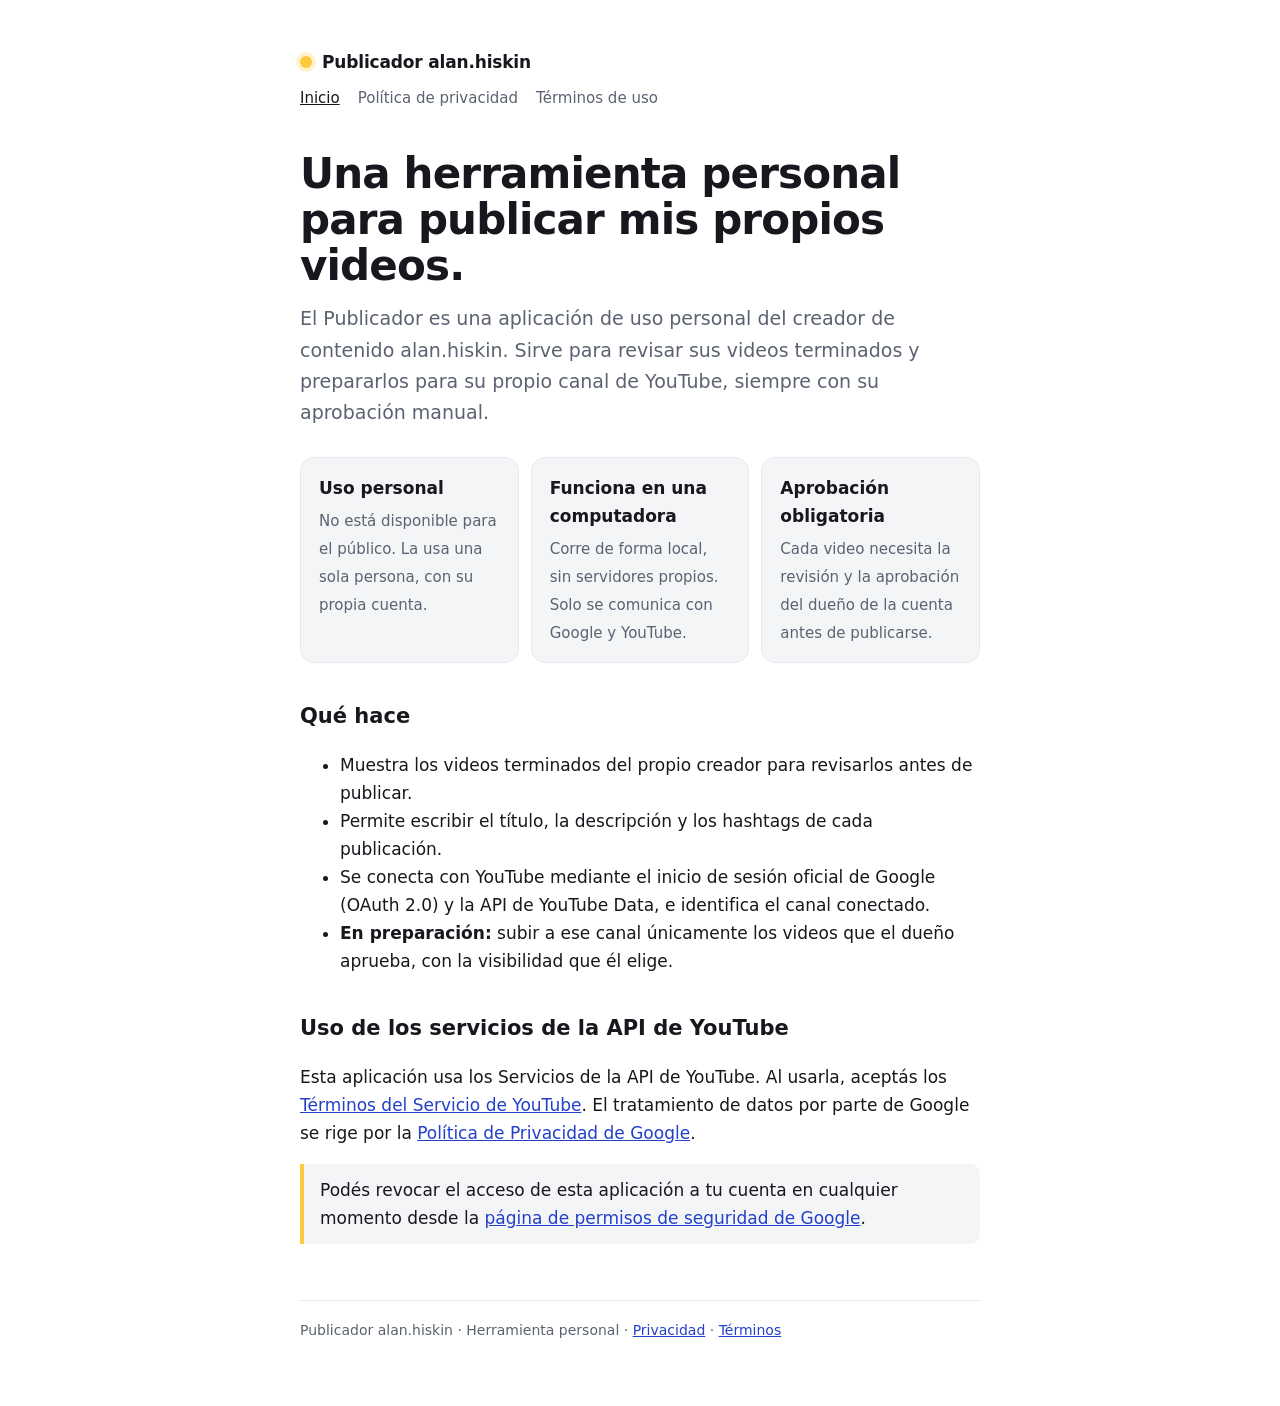
==== index.html @ b64fcfba "Páginas del Publicador" ====
<!doctype html>
<html lang="es">
<head>
  <meta charset="utf-8">
  <meta name="viewport" content="width=device-width, initial-scale=1">
  <title>Publicador alan.hiskin</title>
  <meta name="description" content="Herramienta personal para preparar y publicar videos propios en YouTube, con aprobación manual antes de cada publicación.">
  <link rel="stylesheet" href="estilos.css">
</head>
<body>
  <div class="envoltura">
    <header><span class="punto"></span>Publicador alan.hiskin</header>
    <nav><a href="./" aria-current="page">Inicio</a><a href="privacidad.html">Política de privacidad</a><a href="terminos.html">Términos de uso</a></nav>

    <h1>Una herramienta personal para publicar mis propios videos.</h1>
    <p class="sub">El Publicador es una aplicación de uso personal del creador de contenido alan.hiskin. Sirve para revisar sus videos terminados y prepararlos para su propio canal de YouTube, siempre con su aprobación manual.</p>

    <div class="tarjetas">
      <div class="tarjeta"><b>Uso personal</b><span>No está disponible para el público. La usa una sola persona, con su propia cuenta.</span></div>
      <div class="tarjeta"><b>Funciona en una computadora</b><span>Corre de forma local, sin servidores propios. Solo se comunica con Google y YouTube.</span></div>
      <div class="tarjeta"><b>Aprobación obligatoria</b><span>Cada video necesita la revisión y la aprobación del dueño de la cuenta antes de publicarse.</span></div>
    </div>

    <h2>Qué hace</h2>
    <ul>
      <li>Muestra los videos terminados del propio creador para revisarlos antes de publicar.</li>
      <li>Permite escribir el título, la descripción y los hashtags de cada publicación.</li>
      <li>Se conecta con YouTube mediante el inicio de sesión oficial de Google (OAuth 2.0) y la API de YouTube Data, e identifica el canal conectado.</li>
      <li><b>En preparación:</b> subir a ese canal únicamente los videos que el dueño aprueba, con la visibilidad que él elige.</li>
    </ul>

    <h2>Uso de los servicios de la API de YouTube</h2>
    <p>Esta aplicación usa los Servicios de la API de YouTube. Al usarla, aceptás los <a href="https://www.youtube.com/t/terms">Términos del Servicio de YouTube</a>. El tratamiento de datos por parte de Google se rige por la <a href="https://policies.google.com/privacy">Política de Privacidad de Google</a>.</p>
    <p class="nota">Podés revocar el acceso de esta aplicación a tu cuenta en cualquier momento desde la <a href="https://security.google.com/settings/security/permissions">página de permisos de seguridad de Google</a>.</p>

    <footer>Publicador alan.hiskin · Herramienta personal · <a href="privacidad.html">Privacidad</a> · <a href="terminos.html">Términos</a></footer>
  </div>
</body>
</html>
---- estilos.css ----
:root {
  --azul: #2340C8; --amarillo: #FFC93C; --tinta: #16181D; --gris: #5B6271; --linea: #E6E8ED; --fondo: #FFFFFF; --suave: #F4F5F7;
  color-scheme: light dark;
}
@media (prefers-color-scheme: dark) {
  :root { --tinta: #F1F2F5; --gris: #A7ADBA; --linea: #2A2E37; --fondo: #111317; --suave: #1A1D23; }
}
* { box-sizing: border-box; }
body { margin: 0; background: var(--fondo); color: var(--tinta); font: 17px/1.65 "Segoe UI", system-ui, -apple-system, Roboto, sans-serif; }
.envoltura { max-width: 720px; margin: 0 auto; padding: 48px 20px 64px; }
header { display: flex; align-items: center; gap: 10px; font-weight: 800; letter-spacing: -.01em; }
header .punto { width: 12px; height: 12px; border-radius: 50%; background: var(--amarillo); box-shadow: 0 0 0 4px rgba(255,201,60,.25); }
nav { display: flex; gap: 18px; flex-wrap: wrap; margin: 10px 0 40px; font-size: 15px; }
nav a { color: var(--gris); text-decoration: none; } nav a:hover, nav a[aria-current] { color: var(--tinta); text-decoration: underline; }
h1 { font-size: clamp(30px, 6vw, 42px); line-height: 1.1; letter-spacing: -.02em; margin: 0 0 14px; }
h2 { font-size: 21px; margin: 36px 0 8px; }
p, li { color: var(--tinta); } .sub { color: var(--gris); font-size: 19px; margin: 0 0 28px; }
a { color: var(--azul); } @media (prefers-color-scheme: dark) { a { color: #8EA2FF; } }
.tarjetas { display: grid; gap: 12px; grid-template-columns: repeat(auto-fit, minmax(200px, 1fr)); margin: 28px 0; }
.tarjeta { background: var(--suave); border: 1px solid var(--linea); border-radius: 14px; padding: 16px 18px; }
.tarjeta b { display: block; margin-bottom: 4px; }
.tarjeta span { color: var(--gris); font-size: 15px; }
.nota { border-left: 4px solid var(--amarillo); background: var(--suave); padding: 12px 16px; border-radius: 0 10px 10px 0; }
footer { margin-top: 56px; padding-top: 18px; border-top: 1px solid var(--linea); color: var(--gris); font-size: 14px; }
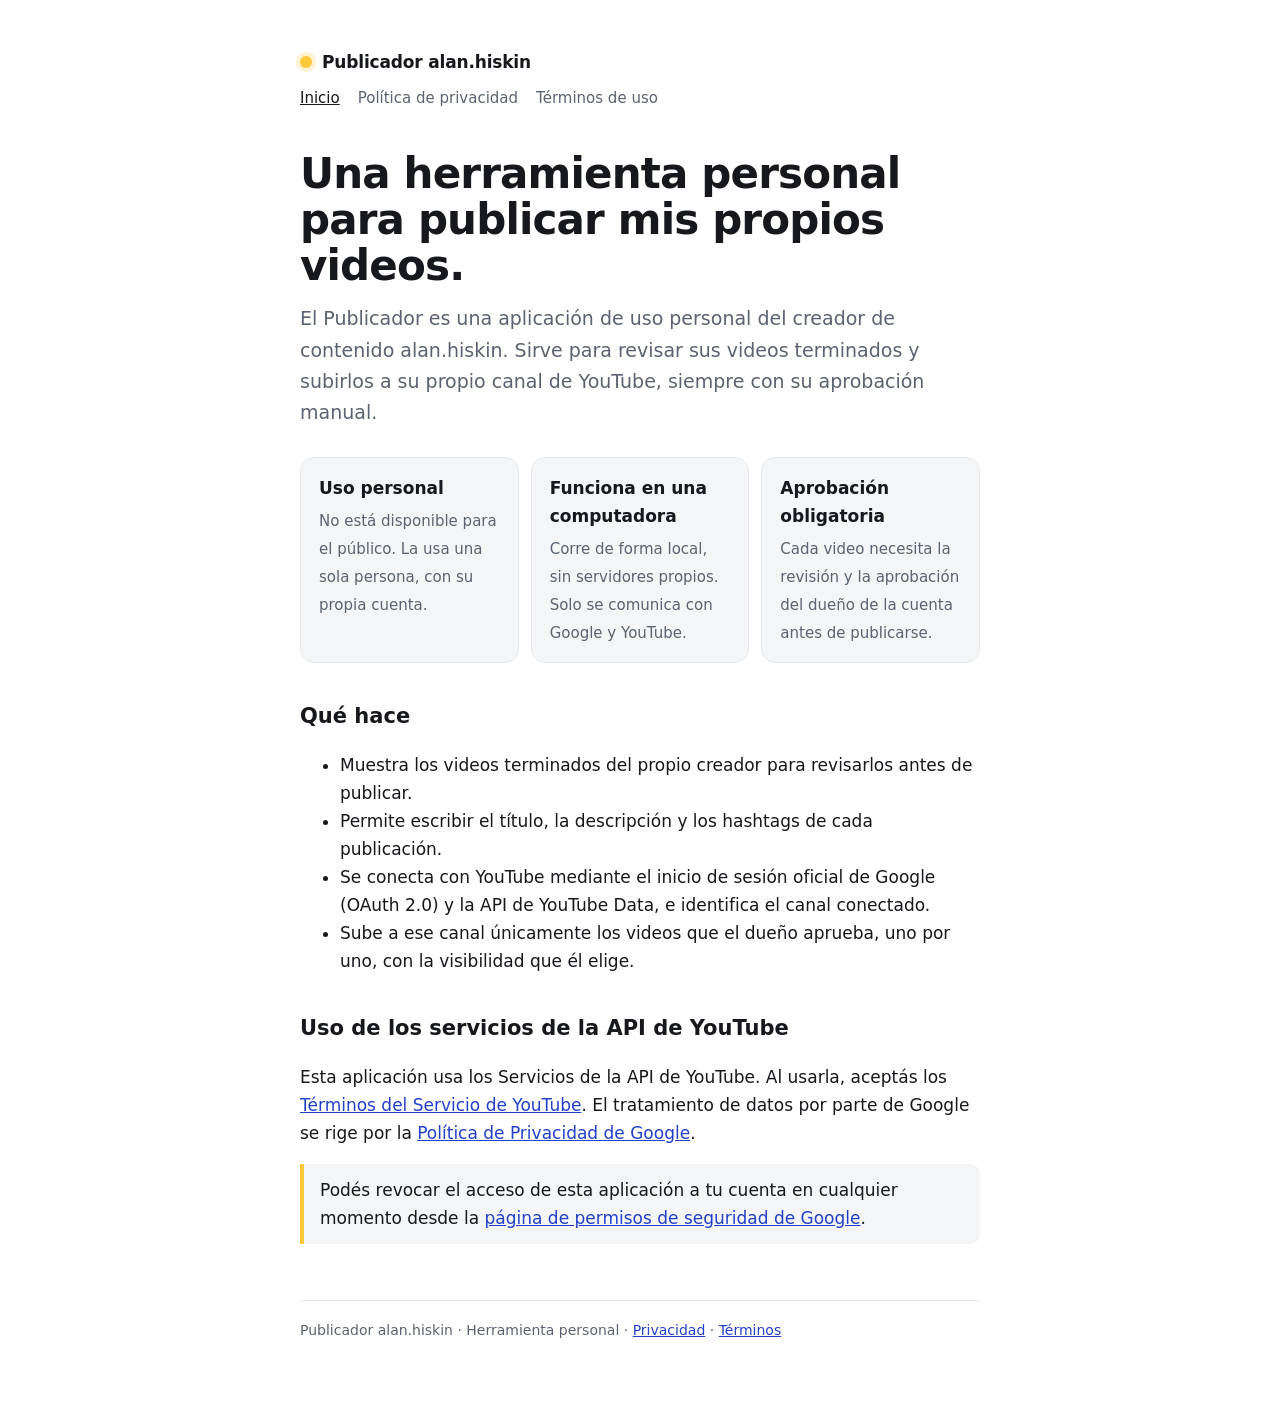
==== commit 948524fe: "Add files via upload" ====
--- a/index.html
+++ b/index.html
@@ -13,7 +13,7 @@
     <nav><a href="./" aria-current="page">Inicio</a><a href="privacidad.html">Política de privacidad</a><a href="terminos.html">Términos de uso</a></nav>
 
     <h1>Una herramienta personal para publicar mis propios videos.</h1>
-    <p class="sub">El Publicador es una aplicación de uso personal del creador de contenido alan.hiskin. Sirve para revisar sus videos terminados y prepararlos para su propio canal de YouTube, siempre con su aprobación manual.</p>
+    <p class="sub">El Publicador es una aplicación de uso personal del creador de contenido alan.hiskin. Sirve para revisar sus videos terminados y subirlos a su propio canal de YouTube, siempre con su aprobación manual.</p>
 
     <div class="tarjetas">
       <div class="tarjeta"><b>Uso personal</b><span>No está disponible para el público. La usa una sola persona, con su propia cuenta.</span></div>
@@ -26,7 +26,7 @@
       <li>Muestra los videos terminados del propio creador para revisarlos antes de publicar.</li>
       <li>Permite escribir el título, la descripción y los hashtags de cada publicación.</li>
       <li>Se conecta con YouTube mediante el inicio de sesión oficial de Google (OAuth 2.0) y la API de YouTube Data, e identifica el canal conectado.</li>
-      <li><b>En preparación:</b> subir a ese canal únicamente los videos que el dueño aprueba, con la visibilidad que él elige.</li>
+      <li>Sube a ese canal únicamente los videos que el dueño aprueba, uno por uno, con la visibilidad que él elige.</li>
     </ul>
 
     <h2>Uso de los servicios de la API de YouTube</h2>
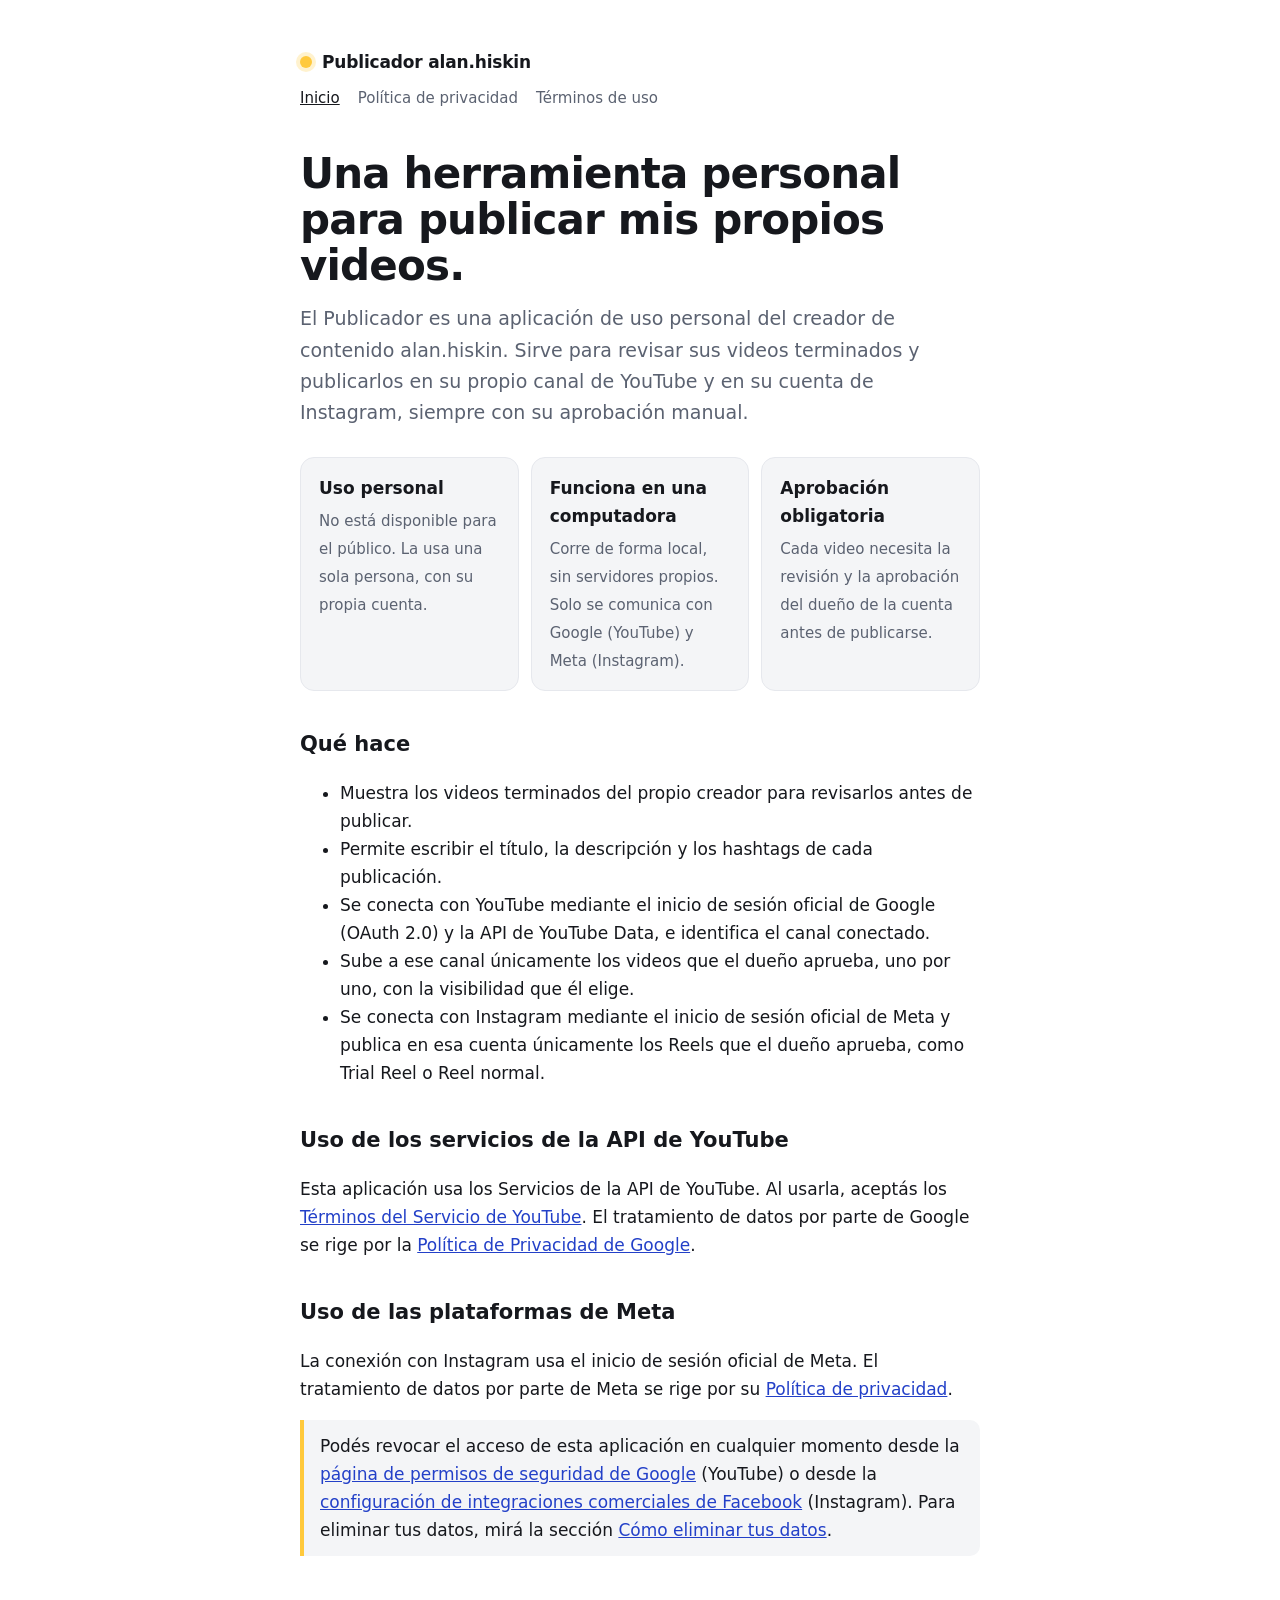
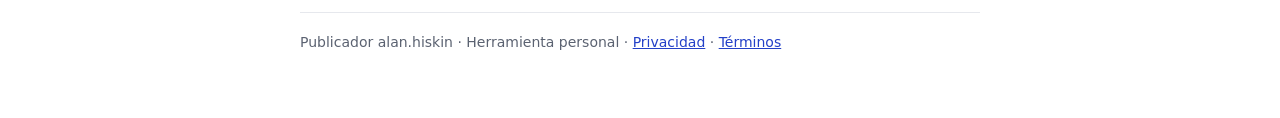
==== commit a40b7482: "Add files via upload Política: borrado de datos e Instagram" ====
--- a/index.html
+++ b/index.html
@@ -13,11 +13,11 @@
     <nav><a href="./" aria-current="page">Inicio</a><a href="privacidad.html">Política de privacidad</a><a href="terminos.html">Términos de uso</a></nav>
 
     <h1>Una herramienta personal para publicar mis propios videos.</h1>
-    <p class="sub">El Publicador es una aplicación de uso personal del creador de contenido alan.hiskin. Sirve para revisar sus videos terminados y subirlos a su propio canal de YouTube, siempre con su aprobación manual.</p>
+    <p class="sub">El Publicador es una aplicación de uso personal del creador de contenido alan.hiskin. Sirve para revisar sus videos terminados y publicarlos en su propio canal de YouTube y en su cuenta de Instagram, siempre con su aprobación manual.</p>
 
     <div class="tarjetas">
       <div class="tarjeta"><b>Uso personal</b><span>No está disponible para el público. La usa una sola persona, con su propia cuenta.</span></div>
-      <div class="tarjeta"><b>Funciona en una computadora</b><span>Corre de forma local, sin servidores propios. Solo se comunica con Google y YouTube.</span></div>
+      <div class="tarjeta"><b>Funciona en una computadora</b><span>Corre de forma local, sin servidores propios. Solo se comunica con Google (YouTube) y Meta (Instagram).</span></div>
       <div class="tarjeta"><b>Aprobación obligatoria</b><span>Cada video necesita la revisión y la aprobación del dueño de la cuenta antes de publicarse.</span></div>
     </div>
 
@@ -27,11 +27,14 @@
       <li>Permite escribir el título, la descripción y los hashtags de cada publicación.</li>
       <li>Se conecta con YouTube mediante el inicio de sesión oficial de Google (OAuth 2.0) y la API de YouTube Data, e identifica el canal conectado.</li>
       <li>Sube a ese canal únicamente los videos que el dueño aprueba, uno por uno, con la visibilidad que él elige.</li>
+      <li>Se conecta con Instagram mediante el inicio de sesión oficial de Meta y publica en esa cuenta únicamente los Reels que el dueño aprueba, como Trial Reel o Reel normal.</li>
     </ul>
 
     <h2>Uso de los servicios de la API de YouTube</h2>
     <p>Esta aplicación usa los Servicios de la API de YouTube. Al usarla, aceptás los <a href="https://www.youtube.com/t/terms">Términos del Servicio de YouTube</a>. El tratamiento de datos por parte de Google se rige por la <a href="https://policies.google.com/privacy">Política de Privacidad de Google</a>.</p>
-    <p class="nota">Podés revocar el acceso de esta aplicación a tu cuenta en cualquier momento desde la <a href="https://security.google.com/settings/security/permissions">página de permisos de seguridad de Google</a>.</p>
+    <h2>Uso de las plataformas de Meta</h2>
+    <p>La conexión con Instagram usa el inicio de sesión oficial de Meta. El tratamiento de datos por parte de Meta se rige por su <a href="https://www.facebook.com/privacy/policy/">Política de privacidad</a>.</p>
+    <p class="nota">Podés revocar el acceso de esta aplicación en cualquier momento desde la <a href="https://security.google.com/settings/security/permissions">página de permisos de seguridad de Google</a> (YouTube) o desde la <a href="https://www.facebook.com/settings/?tab=business_tools">configuración de integraciones comerciales de Facebook</a> (Instagram). Para eliminar tus datos, mirá la sección <a href="privacidad.html#borrado">Cómo eliminar tus datos</a>.</p>
 
     <footer>Publicador alan.hiskin · Herramienta personal · <a href="privacidad.html">Privacidad</a> · <a href="terminos.html">Términos</a></footer>
   </div>
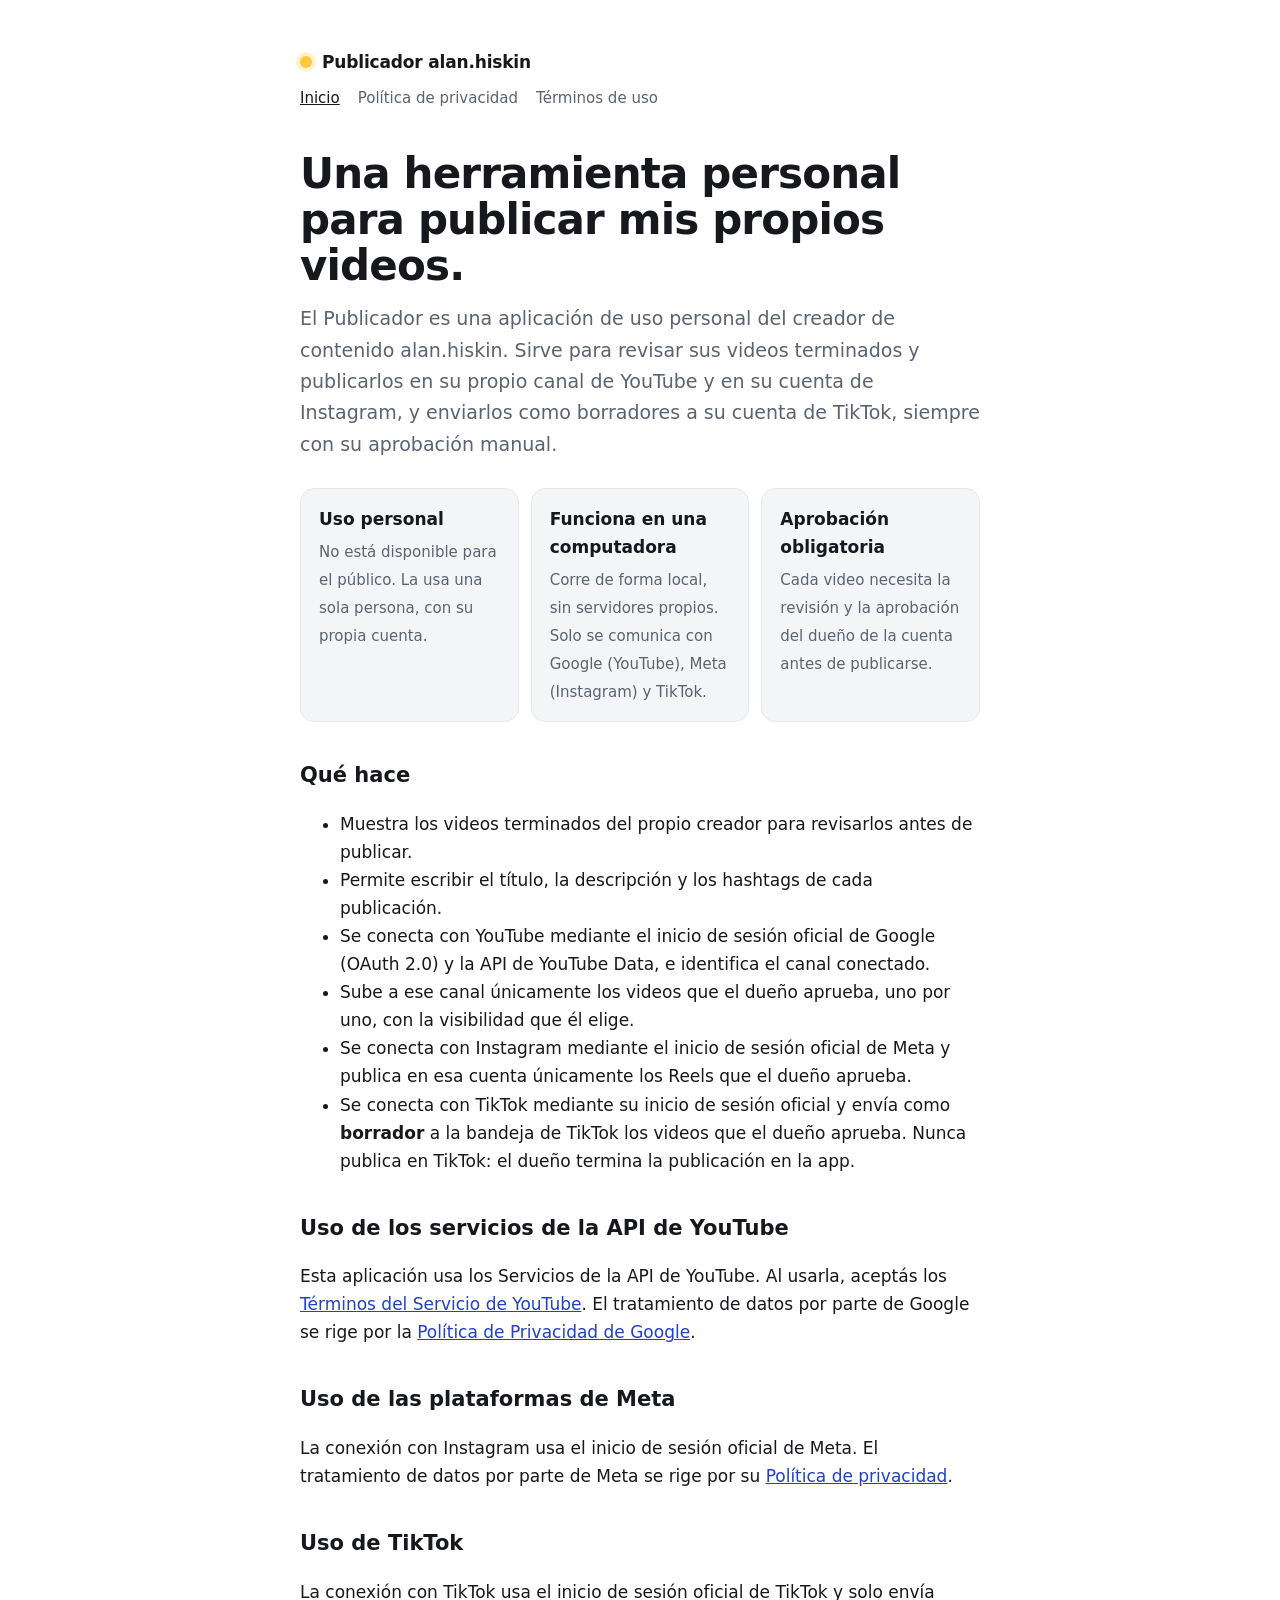
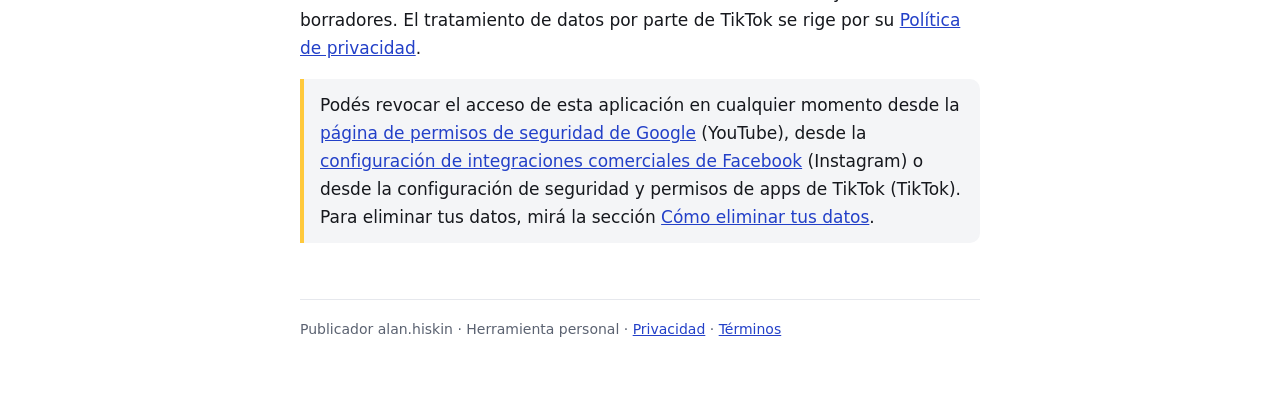
==== commit 24b8b17c: "Add files via upload Política: TikTok (borradores)" ====
--- a/index.html
+++ b/index.html
@@ -13,11 +13,11 @@
     <nav><a href="./" aria-current="page">Inicio</a><a href="privacidad.html">Política de privacidad</a><a href="terminos.html">Términos de uso</a></nav>
 
     <h1>Una herramienta personal para publicar mis propios videos.</h1>
-    <p class="sub">El Publicador es una aplicación de uso personal del creador de contenido alan.hiskin. Sirve para revisar sus videos terminados y publicarlos en su propio canal de YouTube y en su cuenta de Instagram, siempre con su aprobación manual.</p>
+    <p class="sub">El Publicador es una aplicación de uso personal del creador de contenido alan.hiskin. Sirve para revisar sus videos terminados y publicarlos en su propio canal de YouTube y en su cuenta de Instagram, y enviarlos como borradores a su cuenta de TikTok, siempre con su aprobación manual.</p>
 
     <div class="tarjetas">
       <div class="tarjeta"><b>Uso personal</b><span>No está disponible para el público. La usa una sola persona, con su propia cuenta.</span></div>
-      <div class="tarjeta"><b>Funciona en una computadora</b><span>Corre de forma local, sin servidores propios. Solo se comunica con Google (YouTube) y Meta (Instagram).</span></div>
+      <div class="tarjeta"><b>Funciona en una computadora</b><span>Corre de forma local, sin servidores propios. Solo se comunica con Google (YouTube), Meta (Instagram) y TikTok.</span></div>
       <div class="tarjeta"><b>Aprobación obligatoria</b><span>Cada video necesita la revisión y la aprobación del dueño de la cuenta antes de publicarse.</span></div>
     </div>
 
@@ -27,14 +27,17 @@
       <li>Permite escribir el título, la descripción y los hashtags de cada publicación.</li>
       <li>Se conecta con YouTube mediante el inicio de sesión oficial de Google (OAuth 2.0) y la API de YouTube Data, e identifica el canal conectado.</li>
       <li>Sube a ese canal únicamente los videos que el dueño aprueba, uno por uno, con la visibilidad que él elige.</li>
-      <li>Se conecta con Instagram mediante el inicio de sesión oficial de Meta y publica en esa cuenta únicamente los Reels que el dueño aprueba, como Trial Reel o Reel normal.</li>
+      <li>Se conecta con Instagram mediante el inicio de sesión oficial de Meta y publica en esa cuenta únicamente los Reels que el dueño aprueba.</li>
+      <li>Se conecta con TikTok mediante su inicio de sesión oficial y envía como <b>borrador</b> a la bandeja de TikTok los videos que el dueño aprueba. Nunca publica en TikTok: el dueño termina la publicación en la app.</li>
     </ul>
 
     <h2>Uso de los servicios de la API de YouTube</h2>
     <p>Esta aplicación usa los Servicios de la API de YouTube. Al usarla, aceptás los <a href="https://www.youtube.com/t/terms">Términos del Servicio de YouTube</a>. El tratamiento de datos por parte de Google se rige por la <a href="https://policies.google.com/privacy">Política de Privacidad de Google</a>.</p>
     <h2>Uso de las plataformas de Meta</h2>
     <p>La conexión con Instagram usa el inicio de sesión oficial de Meta. El tratamiento de datos por parte de Meta se rige por su <a href="https://www.facebook.com/privacy/policy/">Política de privacidad</a>.</p>
-    <p class="nota">Podés revocar el acceso de esta aplicación en cualquier momento desde la <a href="https://security.google.com/settings/security/permissions">página de permisos de seguridad de Google</a> (YouTube) o desde la <a href="https://www.facebook.com/settings/?tab=business_tools">configuración de integraciones comerciales de Facebook</a> (Instagram). Para eliminar tus datos, mirá la sección <a href="privacidad.html#borrado">Cómo eliminar tus datos</a>.</p>
+    <h2>Uso de TikTok</h2>
+    <p>La conexión con TikTok usa el inicio de sesión oficial de TikTok y solo envía borradores. El tratamiento de datos por parte de TikTok se rige por su <a href="https://www.tiktok.com/legal/privacy-policy">Política de privacidad</a>.</p>
+    <p class="nota">Podés revocar el acceso de esta aplicación en cualquier momento desde la <a href="https://security.google.com/settings/security/permissions">página de permisos de seguridad de Google</a> (YouTube), desde la <a href="https://www.facebook.com/settings/?tab=business_tools">configuración de integraciones comerciales de Facebook</a> (Instagram) o desde la configuración de seguridad y permisos de apps de TikTok (TikTok). Para eliminar tus datos, mirá la sección <a href="privacidad.html#borrado">Cómo eliminar tus datos</a>.</p>
 
     <footer>Publicador alan.hiskin · Herramienta personal · <a href="privacidad.html">Privacidad</a> · <a href="terminos.html">Términos</a></footer>
   </div>
